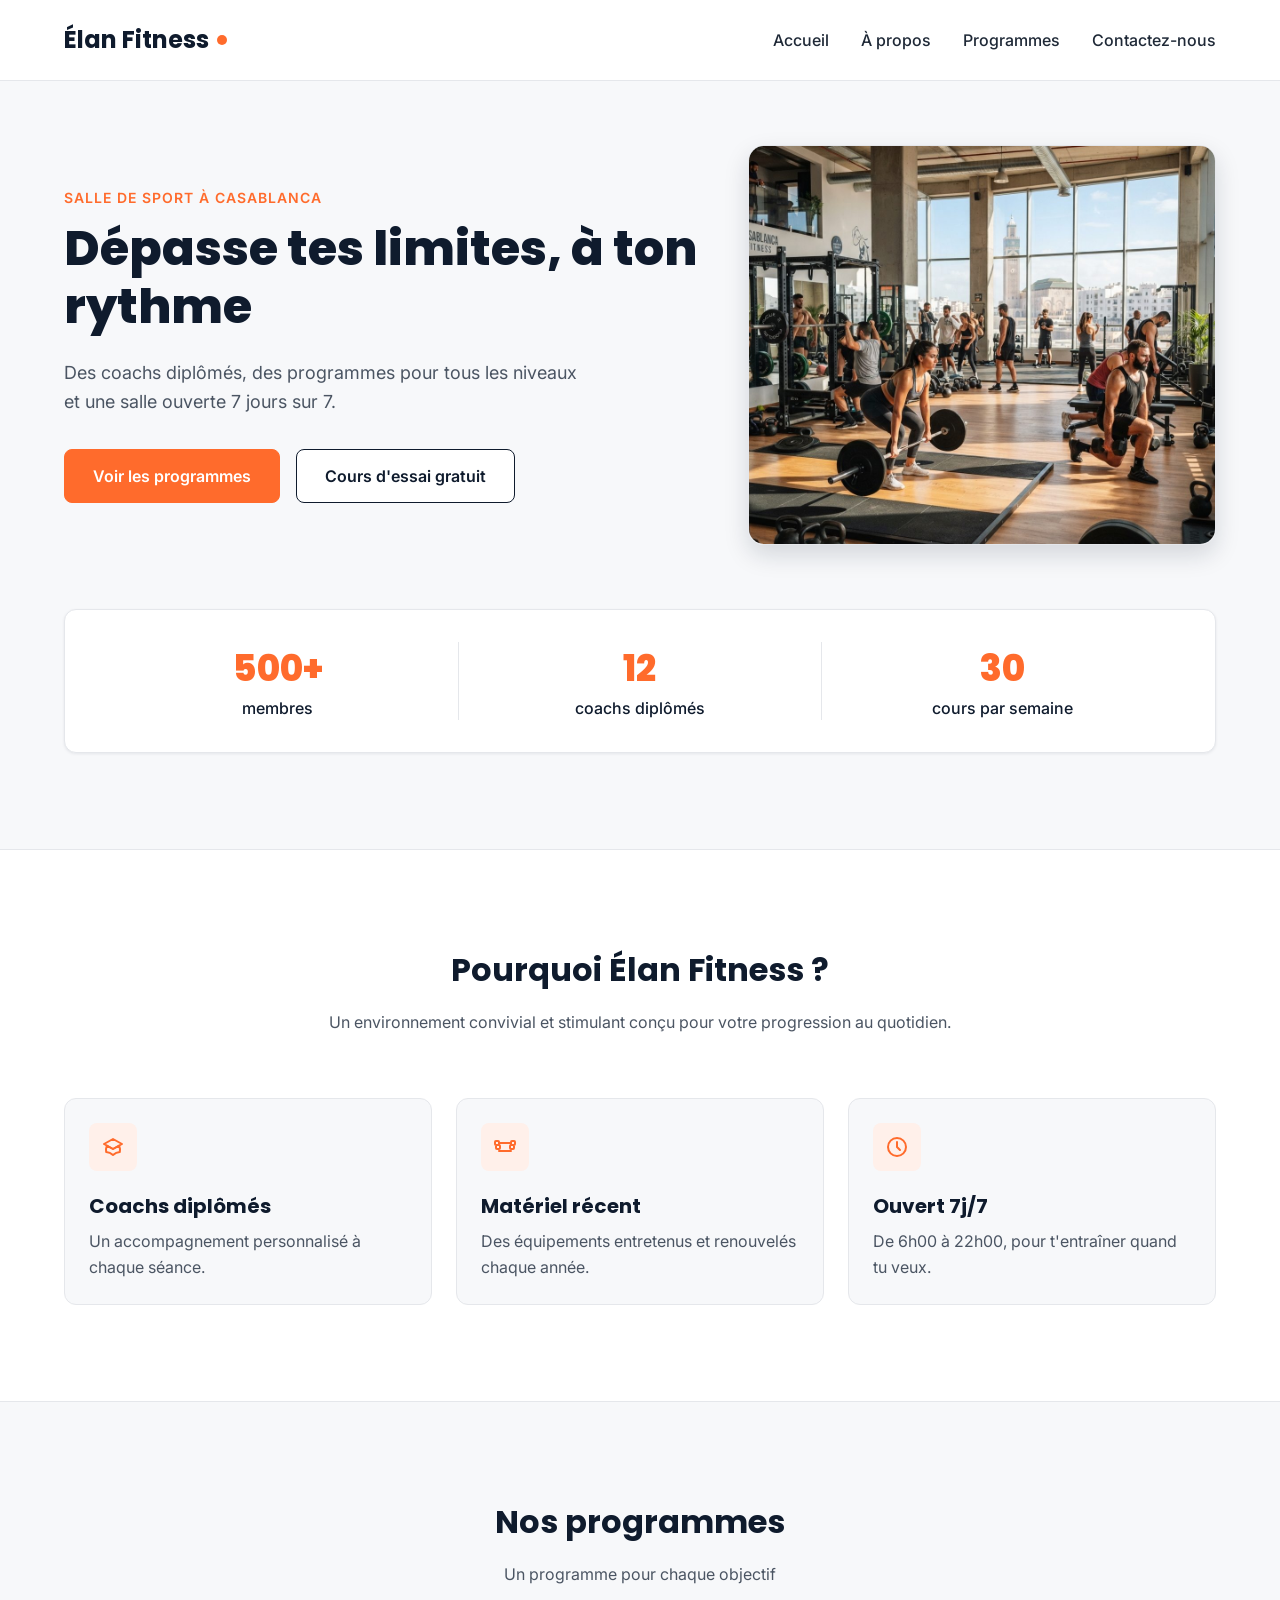
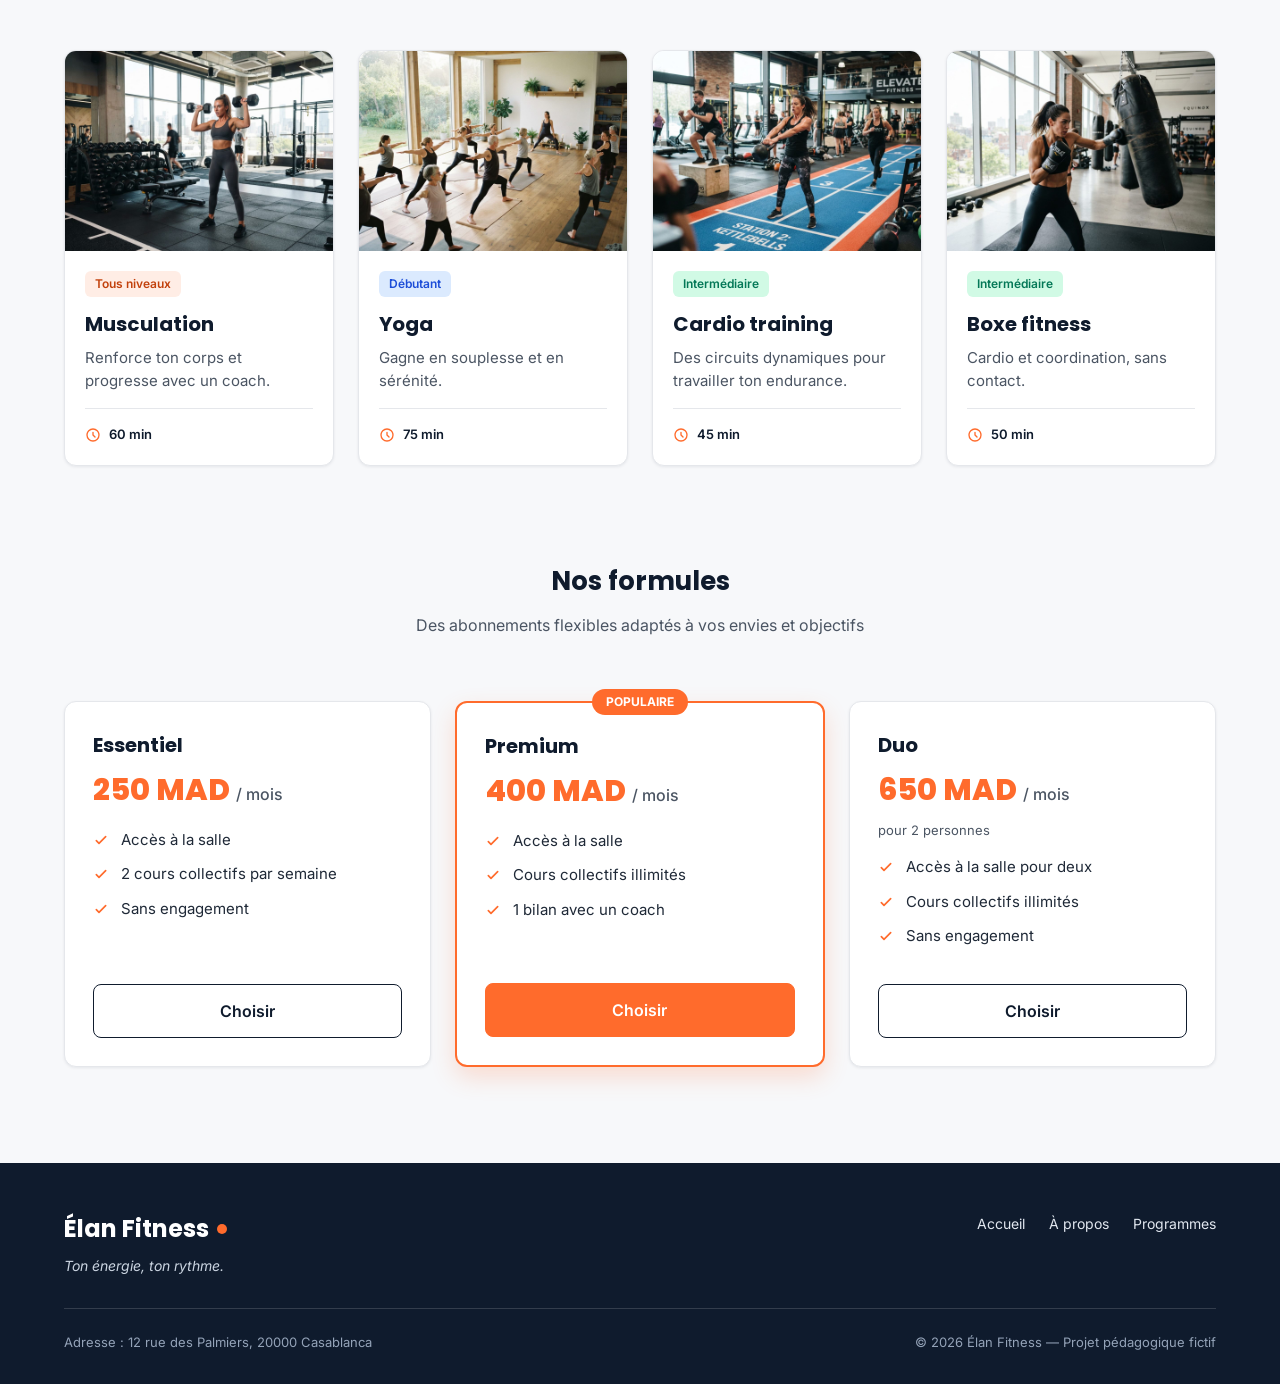
==== index.html @ eaaa5df1 "elan fitness project" ====
<!DOCTYPE html>
<html lang="fr">
<head>
  <meta charset="UTF-8">
  <meta name="viewport" content="width=device-width, initial-scale=1">
  <meta name="description" content="Élan Fitness, salle de sport à Casablanca : musculation, yoga, cardio et boxe fitness avec des coachs diplômés. Réservez votre cours d'essai gratuit.">
  <title>Élan Fitness | Salle de sport à Casablanca</title>

  <link rel="preconnect" href="https://fonts.googleapis.com">
  <link rel="preconnect" href="https://fonts.gstatic.com" crossorigin>
  <link href="https://fonts.googleapis.com/css2?family=Inter:wght@400;500;600&family=Poppins:wght@600;700;800&display=swap" rel="stylesheet">

  <link rel="stylesheet" href="style.css">
</head>

<body>

  <header class="en-tete">
    <div class="conteneur en-tete-contenu">
      <a href="#accueil" class="logo">Élan Fitness</a>

      <nav aria-label="Navigation principale">
        <ul class="menu">
<li><a href="index.html">Accueil</a></li>
<li><a href="a-propos.html">À propos</a></li>
<li><a href="programmes.html">Programmes</a></li>
<li><a href="contact.html">Contactez-nous</a></li>
        </ul>
      </nav>
    </div>
  </header>

  <main>

    <section id="accueil" class="hero">
      <div class="conteneur">

        <div class="hero-contenu">
          <div class="hero-texte">
            <p class="sur-titre">Salle de sport à Casablanca</p>
            <h1>Dépasse tes limites, à ton rythme</h1>
            <p class="hero-description">
              Des coachs diplômés, des programmes pour tous les niveaux et une salle ouverte 7 jours sur 7.
            </p>
            <div class="boutons">
              <a href="#programmes" class="bouton bouton-principal">Voir les programmes</a>
              <a href="#contact" class="bouton bouton-secondaire">Cours d'essai gratuit</a>
            </div>
          </div>

          <img class="hero-image" src="img/hero.jpg" alt="Des personnes s'entraînent dans une salle de sport lumineuse à Casablanca">
        </div>

        <div class="chiffres">
          <div class="chiffre">
            <p class="chiffre-nombre">500+</p>
            <p>membres</p>
          </div>
          <div class="chiffre">
            <p class="chiffre-nombre">12</p>
            <p>coachs diplômés</p>
          </div>
          <div class="chiffre">
            <p class="chiffre-nombre">30</p>
            <p>cours par semaine</p>
          </div>
        </div>

      
    </section>
</div>

    <section class="section section-blanche">
      <div class="conteneur">

        <div class="section-titre">
          <h2>Pourquoi Élan Fitness ?</h2>
          <p>Un environnement convivial et stimulant conçu pour votre progression au quotidien.</p>
        </div>

        <div class="cartes">
          <article class="carte carte-avantage">
            <div class="icone"><img src="img/icone-coach.svg" alt=""></div>
            <h3>Coachs diplômés</h3>
            <p>Un accompagnement personnalisé à chaque séance.</p>
          </article>

          <article class="carte carte-avantage">
            <div class="icone"><img src="img/icone-materiel.svg" alt=""></div>
            <h3>Matériel récent</h3>
            <p>Des équipements entretenus et renouvelés chaque année.</p>
          </article>

          <article class="carte carte-avantage">
            <div class="icone"><img src="img/icone-horloge.svg" alt=""></div>
            <h3>Ouvert 7j/7</h3>
            <p>De 6h00 à 22h00, pour t'entraîner quand tu veux.</p>
          </article>
        </div>

      </div>
    </section>


    <section id="programmes" class="section">
      <div class="conteneur">

        <div class="section-titre">
          <h2>Nos programmes</h2>
          <p>Un programme pour chaque objectif</p>
        </div>

        <div class="cartes">

          <article class="carte carte-programme">
            <img src="img/musculation.jpg" alt="Une sportive soulève des haltères dans l'espace musculation">
            <div class="programme-corps">
              <span class="etiquette etiquette-orange">Tous niveaux</span>
              <h3>Musculation</h3>
              <p>Renforce ton corps et progresse avec un coach.</p>
              <p class="duree"><img src="img/icone-duree.svg" alt="">60 min</p>
            </div>
          </article>

          <article class="carte carte-programme">
            <img src="img/yoga.jpg" alt="Un groupe pratique le yoga sur des tapis dans une salle lumineuse">
            <div class="programme-corps">
              <span class="etiquette etiquette-bleue">Débutant</span>
              <h3>Yoga</h3>
              <p>Gagne en souplesse et en sérénité.</p>
              <p class="duree"><img src="img/icone-duree.svg" alt="">75 min</p>
            </div>
          </article>

          <article class="carte carte-programme">
            <img src="img/cardio.jpg" alt="Des sportifs suivent un circuit de cardio training avec des kettlebells">
            <div class="programme-corps">
              <span class="etiquette etiquette-verte">Intermédiaire</span>
              <h3>Cardio training</h3>
              <p>Des circuits dynamiques pour travailler ton endurance.</p>
              <p class="duree"><img src="img/icone-duree.svg" alt="">45 min</p>
            </div>
          </article>

          <article class="carte carte-programme">
            <img src="img/boxe.jpg" alt="Une sportive frappe un sac de frappe pendant un cours de boxe fitness">
            <div class="programme-corps">
              <span class="etiquette etiquette-verte">Intermédiaire</span>
              <h3>Boxe fitness</h3>
              <p>Cardio et coordination, sans contact.</p>
              <p class="duree"><img src="img/icone-duree.svg" alt="">50 min</p>
            </div>
          </article>

        </div>

        <div class="formules">

          <div class="section-titre">
            <h3>Nos formules</h3>
            <p>Des abonnements flexibles adaptés à vos envies et objectifs</p>
          </div>

          <div class="cartes">

            <article class="carte formule">
              <h4>Essentiel</h4>
              <p class="prix">250 MAD <span>/ mois</span></p>
              <ul class="formule-liste">
                <li>Accès à la salle</li>
                <li>2 cours collectifs par semaine</li>
                <li>Sans engagement</li>
              </ul>
              <a href="#contact" class="bouton bouton-secondaire">Choisir</a>
            </article>

            <article class="carte formule formule-populaire">
              <p class="badge-populaire">Populaire</p>
              <h4>Premium</h4>
              <p class="prix">400 MAD <span>/ mois</span></p>
              <ul class="formule-liste">
                <li>Accès à la salle</li>
                <li>Cours collectifs illimités</li>
                <li>1 bilan avec un coach</li>
              </ul>
              <a href="#contact" class="bouton bouton-principal">Choisir</a>
            </article>

            <article class="carte formule">
              <h4>Duo</h4>
              <p class="prix">650 MAD <span>/ mois</span></p>
              <p class="prix-note">pour 2 personnes</p>
              <ul class="formule-liste">
                <li>Accès à la salle pour deux</li>
                <li>Cours collectifs illimités</li>
                <li>Sans engagement</li>
              </ul>
              <a href="#contact" class="bouton bouton-secondaire">Choisir</a>
            </article>

          </div>
        </div>

      </div>
    </section>

  </main>

  <footer class="pied-de-page">
    <div class="conteneur">

      <div class="pied-haut">
        <div>
          <p class="logo logo-clair">Élan Fitness</p>
          <p class="slogan">Ton énergie, ton rythme.</p>
        </div>

        <nav aria-label="Navigation du pied de page">
          <ul class="menu menu-pied">
            <li><a href="#accueil">Accueil</a></li>
            <li><a href="#a-propos">À propos</a></li>
            <li><a href="#programmes">Programmes</a></li>
          </ul>
        </nav>
      </div>

      <div class="pied-bas">
        <p>Adresse : 12 rue des Palmiers, 20000 Casablanca</p>
        <p>&copy; 2026 Élan Fitness — Projet pédagogique fictif</p>
      </div>

    </div>
  </footer>

</body>
</html>
---- style.css ----
* {
  box-sizing: border-box;
  margin: 0;
  padding: 0;
}

html {
  scroll-behavior: smooth;
}

body {
  font-family: 'Inter', Arial, sans-serif;
  font-size: 16px;
  line-height: 1.5;
  color: #1F2937;
  background-color: #F7F8FA;
}

h1,
h2,
h3,
h4 {
  font-family: 'Poppins', Arial, sans-serif;
  color: #0F1B2D;
}

a {
  color: inherit;
  text-decoration: none;
}

ul {
  list-style: none;
}

img {
  display: block;
  max-width: 100%;
}

a:focus-visible,
button:focus-visible {
  outline: 3px solid #FF6B2C;
  outline-offset: 2px;
}

.conteneur {
  width: 100%;
  max-width: 1200px;
  margin: 0 auto;
  padding: 0 24px;
}

.section {
  padding: 96px 0;
}

.section-blanche {
  background-color: #FFFFFF;
  border-top: 1px solid #E5E7EB;
  border-bottom: 1px solid #E5E7EB;
}

.section-titre {
  max-width: 640px;
  margin: 0 auto 64px;
  text-align: center;
}

.section-titre h2 {
  font-size: 32px;
  margin-bottom: 16px;
}

.section-titre h3 {
  font-size: 26px;
  margin-bottom: 12px;
}

.section-titre p {
  color: #4B5563;
}

.sur-titre {
  font-size: 14px;
  font-weight: 600;
  color: #FF6B2C;
  text-transform: uppercase;
  letter-spacing: 1px;
  margin-bottom: 12px;
}

.bouton {
  display: inline-block;
  padding: 14px 28px;
  border-radius: 8px;
  font-size: 16px;
  font-weight: 600;
  text-align: center;
  cursor: pointer;
}

.bouton-principal {
  background-color: #FF6B2C;
  border: 1px solid #FF6B2C;
  color: #FFFFFF;
}

.bouton-principal:hover {
  background-color: #F05817;
}

.bouton-secondaire {
  background-color: #FFFFFF;
  border: 1px solid #0F1B2D;
  color: #0F1B2D;
}

.bouton-secondaire:hover {
  background-color: #F3F4F6;
}

.cartes {
  display: flex;
  gap: 24px;
}

.carte {
  flex: 1;
  background-color: #FFFFFF;
  border: 1px solid #E5E7EB;
  border-radius: 12px;
  box-shadow: 0 1px 3px rgba(15, 27, 45, 0.08);
}

.icone {
  width: 48px;
  height: 48px;
  background-color: #FFF0EA;
  border-radius: 8px;
  display: flex;
  align-items: center;
  justify-content: center;
}

.icone img {
  width: 24px;
  height: 24px;
}

.icone-petite {
  width: 32px;
  height: 32px;
  border-radius: 50%;
}

.icone-petite img {
  width: 16px;
  height: 16px;
}

.en-tete {
  position: sticky;
  top: 0;
  z-index: 10;
  background-color: #FFFFFF;
  border-bottom: 1px solid #E5E7EB;
}

.en-tete-contenu {
  height: 80px;
  display: flex;
  align-items: center;
  justify-content: space-between;
}

.logo {
  display: flex;
  align-items: center;
  font-family: 'Poppins', Arial, sans-serif;
  font-size: 24px;
  font-weight: 700;
  color: #0F1B2D;
}

.logo::after {
  content: "";
  width: 10px;
  height: 10px;
  margin-left: 8px;
  background-color: #FF6B2C;
  border-radius: 50%;
}

.menu {
  display: flex;
  gap: 32px;
}

.menu a {
  font-weight: 500;
  padding-bottom: 4px;
  border-bottom: 2px solid transparent;
}

.menu a:hover {
  color: #FF6B2C;
}

.menu .lien-actif {
  color: #FF6B2C;
  font-weight: 600;
  border-bottom-color: #FF6B2C;
}

.hero {
  padding: 64px 0 96px;
}

.hero-contenu {
  display: flex;
  align-items: center;
  gap: 32px;
}

.hero-texte {
  flex: 7;
}

.hero-texte h1 {
  font-size: 48px;
  font-weight: 800;
  line-height: 1.2;
  margin-bottom: 24px;
}

.hero-description {
  max-width: 520px;
  font-size: 18px;
  line-height: 1.6;
  color: #4B5563;
  margin-bottom: 32px;
}

.boutons {
  display: flex;
  flex-wrap: wrap;
  gap: 16px;
}

.hero-image {
  flex: 5;
  min-width: 0;
  height: 400px;
  object-fit: cover;
  border-radius: 16px;
  border: 1px solid #E5E7EB;
  box-shadow: 0 10px 25px rgba(15, 27, 45, 0.15);
}

.chiffres {
  display: flex;
  margin-top: 64px;
  padding: 32px;
  background-color: #FFFFFF;
  border: 1px solid #E5E7EB;
  border-radius: 12px;
  box-shadow: 0 1px 3px rgba(15, 27, 45, 0.08);
}

.chiffre {
  flex: 1;
  text-align: center;
  font-weight: 500;
  color: #0F1B2D;
}

.chiffre+.chiffre {
  border-left: 1px solid #E5E7EB;
}

.chiffre-nombre {
  font-family: 'Poppins', Arial, sans-serif;
  font-size: 36px;
  font-weight: 800;
  color: #FF6B2C;
}

.carte-avantage {
  padding: 24px;
  background-color: #F7F8FA;
  box-shadow: none;
}

.carte-avantage .icone {
  margin-bottom: 20px;
}

.carte-avantage h3 {
  font-size: 20px;
  margin-bottom: 8px;
}

.carte-avantage p {
  color: #4B5563;
  line-height: 1.6;
}

.apropos-contenu {
  display: flex;
  align-items: center;
  gap: 64px;
}

.apropos-texte {
  flex: 7;
}

.apropos-texte h2 {
  font-size: 36px;
  line-height: 1.2;
  margin-bottom: 20px;
}

.apropos-texte p {
  color: #4B5563;
  line-height: 1.7;
  margin-bottom: 16px;
}

.valeurs {
  display: flex;
  gap: 16px;
  margin-top: 32px;
}

.valeur {
  flex: 1;
  display: flex;
  align-items: center;
  gap: 12px;
  padding: 12px 16px;
  background-color: #FFFFFF;
  border: 1px solid #E5E7EB;
  border-radius: 12px;
  font-family: 'Poppins', Arial, sans-serif;
  font-size: 14px;
  font-weight: 600;
  color: #0F1B2D;
}

.apropos-image {
  flex: 5;
  min-width: 0;
  height: 360px;
  object-fit: cover;
  border-radius: 16px;
  box-shadow: 0 10px 25px rgba(15, 27, 45, 0.15);
}

.carte-programme {
  display: flex;
  flex-direction: column;
  overflow: hidden;
}

.carte-programme>img {
  width: 100%;
  height: 200px;
  object-fit: cover;
}

.programme-corps {
  flex: 1;
  display: flex;
  flex-direction: column;
  padding: 20px;
}

.programme-corps h3 {
  font-size: 20px;
  margin-bottom: 8px;
}

.programme-corps p {
  font-size: 15px;
  color: #4B5563;
}

.etiquette {
  align-self: flex-start;
  padding: 4px 10px;
  margin-bottom: 12px;
  border-radius: 6px;
  font-size: 12px;
  font-weight: 600;
}

.etiquette-orange {
  background-color: #FFEDE5;
  color: #C2410C;
}

.etiquette-bleue {
  background-color: #DBEAFE;
  color: #1D4ED8;
}

.etiquette-verte {
  background-color: #D1FAE5;
  color: #047857;
}

.programme-corps .duree {
  display: flex;
  align-items: center;
  gap: 8px;
  margin-top: auto;
  padding-top: 16px;
  border-top: 1px solid #E5E7EB;
  font-size: 13px;
  font-weight: 600;
  color: #0F1B2D;
}

.programme-corps h3+p {
  margin-bottom: 16px;
}

.duree img {
  width: 16px;
  height: 16px;
}

.formules {
  margin-top: 96px;
}

.formule {
  position: relative;
  display: flex;
  flex-direction: column;
  padding: 28px;
}

.formule h4 {
  font-size: 20px;
}

.prix {
  margin: 8px 0 16px;
  font-family: 'Poppins', Arial, sans-serif;
  font-size: 30px;
  font-weight: 800;
  color: #FF6B2C;
}

.prix span {
  font-family: 'Inter', Arial, sans-serif;
  font-size: 16px;
  font-weight: 500;
  color: #4B5563;
}

.prix-note {
  margin: -8px 0 16px;
  font-size: 13px;
  color: #4B5563;
}

.formule-liste {
  flex: 1;
  margin-bottom: 24px;
}

.formule-liste li {
  padding-left: 28px;
  margin-bottom: 12px;
  font-size: 15px;
  background-image: url('img/icone-check.svg');
  background-repeat: no-repeat;
  background-position: left center;
  background-size: 16px;
}

.formule .bouton {
  display: block;
}

.formule-populaire {
  border: 2px solid #FF6B2C;
  box-shadow: 0 10px 25px rgba(255, 107, 44, 0.2);
}

.badge-populaire {
  position: absolute;
  top: -14px;
  left: 50%;
  transform: translateX(-50%);
  padding: 4px 14px;
  background-color: #FF6B2C;
  border-radius: 999px;
  font-size: 12px;
  font-weight: 700;
  text-transform: uppercase;
  color: #FFFFFF;
}

.pied-de-page {
  padding: 48px 0 32px;
  background-color: #0F1B2D;
  color: #FFFFFF;
}

.pied-haut {
  display: flex;
  justify-content: space-between;
  align-items: flex-start;
  padding-bottom: 32px;
  border-bottom: 1px solid rgba(255, 255, 255, 0.15);
}

.logo-clair {
  color: #FFFFFF;
}

.slogan {
  margin-top: 8px;
  font-size: 14px;
  font-style: italic;
  color: #CBD5E1;
}

.menu-pied {
  gap: 24px;
}

.menu-pied a {
  font-size: 14px;
  font-weight: 400;
  color: #E2E8F0;
}

.pied-bas {
  display: flex;
  justify-content: space-between;
  margin-top: 24px;
  font-size: 13px;
  color: #94A3B8;
}

.page {
  width: 210mm;
  min-height: 297mm;
  margin: 20px auto;
  padding: 25mm;
  box-sizing: border-box;
  background: white;
}
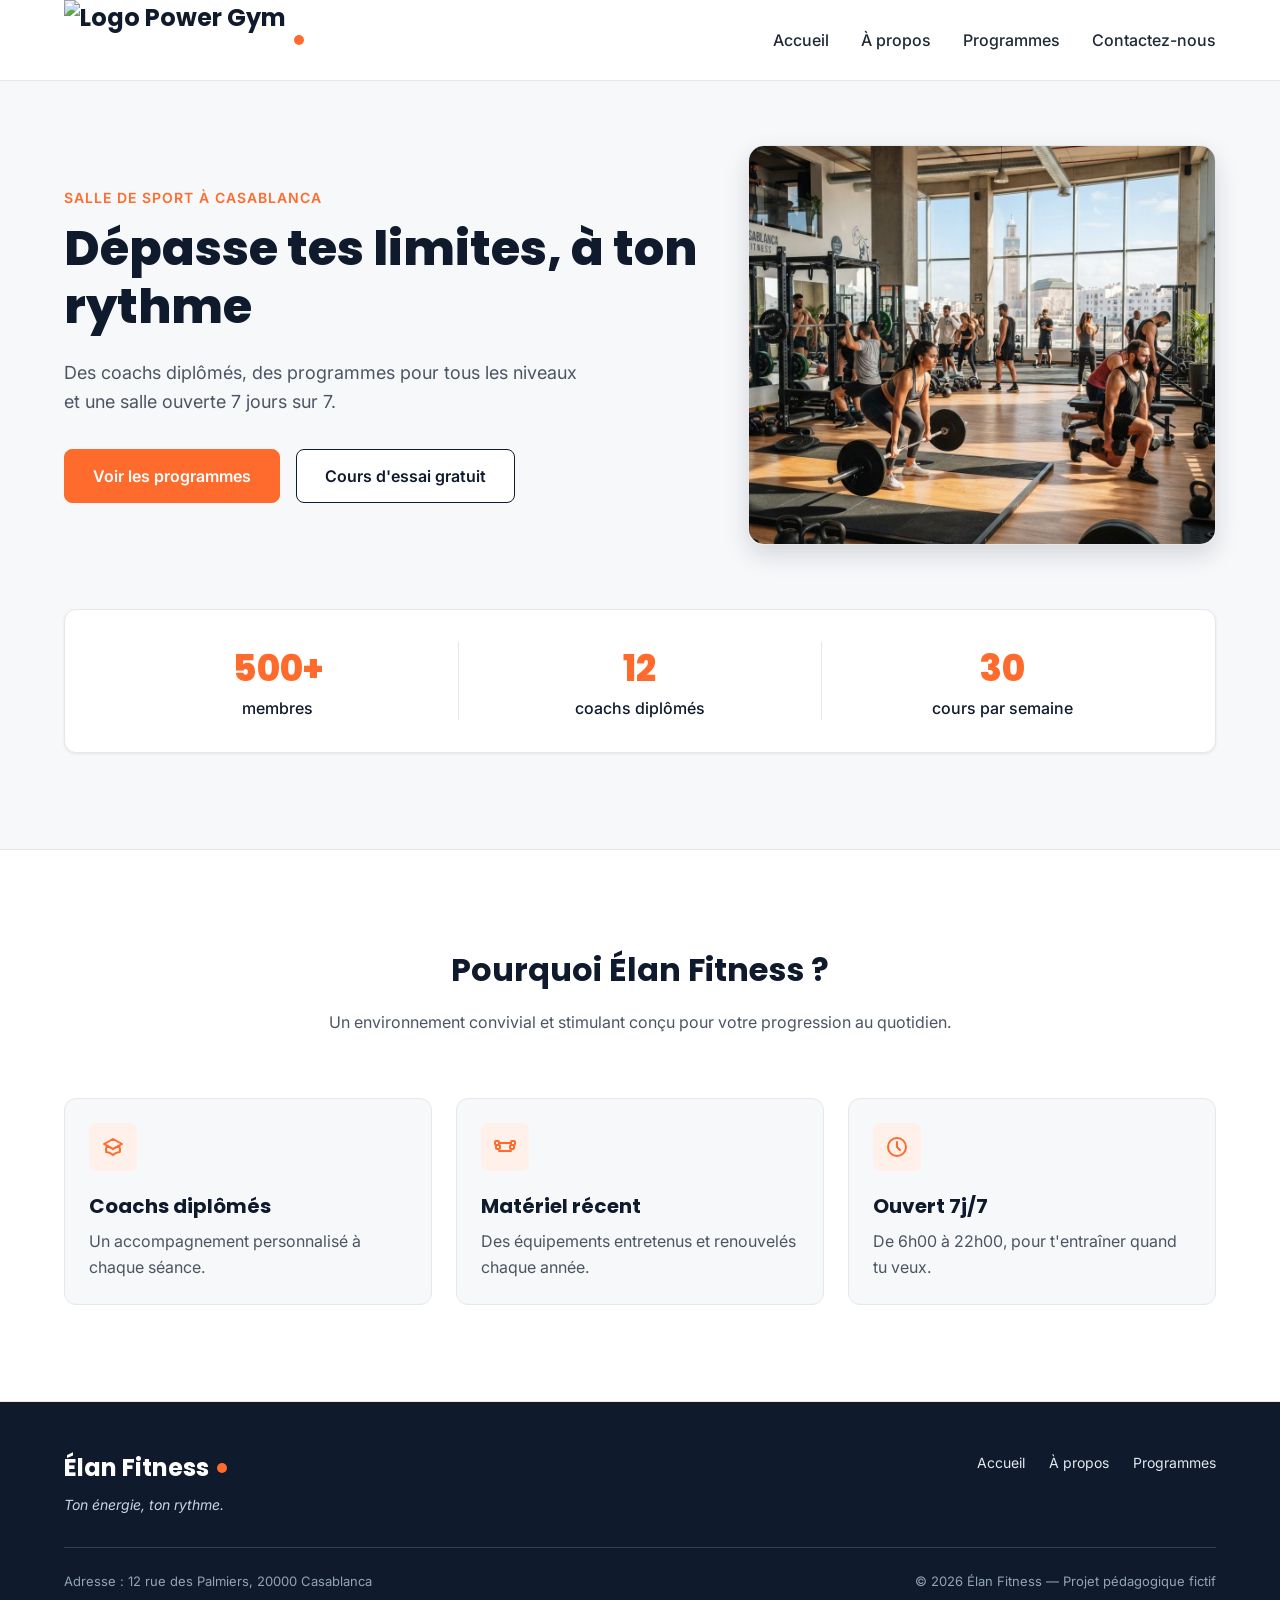
==== commit ecaa3df6: "a propos done" ====
--- a/index.html
+++ b/index.html
@@ -17,7 +17,9 @@
 
   <header class="en-tete">
     <div class="conteneur en-tete-contenu">
-      <a href="#accueil" class="logo">Élan Fitness</a>
+      <a href="index.html" class="logo">
+  <img src="img/logo.png" alt="Logo Power Gym" height="80">
+</a>
 
       <nav aria-label="Navigation principale">
         <ul class="menu">
@@ -30,7 +32,7 @@
     </div>
   </header>
 
-  <main>
+ <main>
 
     <section id="accueil" class="hero">
       <div class="conteneur">
@@ -43,8 +45,8 @@
               Des coachs diplômés, des programmes pour tous les niveaux et une salle ouverte 7 jours sur 7.
             </p>
             <div class="boutons">
-              <a href="#programmes" class="bouton bouton-principal">Voir les programmes</a>
-              <a href="#contact" class="bouton bouton-secondaire">Cours d'essai gratuit</a>
+              <a href="programmes.html" class="bouton bouton-principal">Voir les programmes</a>
+              <a href="contact.html" class="bouton bouton-secondaire">Cours d'essai gratuit</a>
             </div>
           </div>
 
@@ -66,9 +68,8 @@
           </div>
         </div>
 
-      
+      </div>
     </section>
-</div>
 
     <section class="section section-blanche">
       <div class="conteneur">
@@ -102,109 +103,7 @@
     </section>
 
 
-    <section id="programmes" class="section">
-      <div class="conteneur">
-
-        <div class="section-titre">
-          <h2>Nos programmes</h2>
-          <p>Un programme pour chaque objectif</p>
-        </div>
-
-        <div class="cartes">
-
-          <article class="carte carte-programme">
-            <img src="img/musculation.jpg" alt="Une sportive soulève des haltères dans l'espace musculation">
-            <div class="programme-corps">
-              <span class="etiquette etiquette-orange">Tous niveaux</span>
-              <h3>Musculation</h3>
-              <p>Renforce ton corps et progresse avec un coach.</p>
-              <p class="duree"><img src="img/icone-duree.svg" alt="">60 min</p>
-            </div>
-          </article>
-
-          <article class="carte carte-programme">
-            <img src="img/yoga.jpg" alt="Un groupe pratique le yoga sur des tapis dans une salle lumineuse">
-            <div class="programme-corps">
-              <span class="etiquette etiquette-bleue">Débutant</span>
-              <h3>Yoga</h3>
-              <p>Gagne en souplesse et en sérénité.</p>
-              <p class="duree"><img src="img/icone-duree.svg" alt="">75 min</p>
-            </div>
-          </article>
-
-          <article class="carte carte-programme">
-            <img src="img/cardio.jpg" alt="Des sportifs suivent un circuit de cardio training avec des kettlebells">
-            <div class="programme-corps">
-              <span class="etiquette etiquette-verte">Intermédiaire</span>
-              <h3>Cardio training</h3>
-              <p>Des circuits dynamiques pour travailler ton endurance.</p>
-              <p class="duree"><img src="img/icone-duree.svg" alt="">45 min</p>
-            </div>
-          </article>
-
-          <article class="carte carte-programme">
-            <img src="img/boxe.jpg" alt="Une sportive frappe un sac de frappe pendant un cours de boxe fitness">
-            <div class="programme-corps">
-              <span class="etiquette etiquette-verte">Intermédiaire</span>
-              <h3>Boxe fitness</h3>
-              <p>Cardio et coordination, sans contact.</p>
-              <p class="duree"><img src="img/icone-duree.svg" alt="">50 min</p>
-            </div>
-          </article>
-
-        </div>
-
-        <div class="formules">
-
-          <div class="section-titre">
-            <h3>Nos formules</h3>
-            <p>Des abonnements flexibles adaptés à vos envies et objectifs</p>
-          </div>
-
-          <div class="cartes">
-
-            <article class="carte formule">
-              <h4>Essentiel</h4>
-              <p class="prix">250 MAD <span>/ mois</span></p>
-              <ul class="formule-liste">
-                <li>Accès à la salle</li>
-                <li>2 cours collectifs par semaine</li>
-                <li>Sans engagement</li>
-              </ul>
-              <a href="#contact" class="bouton bouton-secondaire">Choisir</a>
-            </article>
-
-            <article class="carte formule formule-populaire">
-              <p class="badge-populaire">Populaire</p>
-              <h4>Premium</h4>
-              <p class="prix">400 MAD <span>/ mois</span></p>
-              <ul class="formule-liste">
-                <li>Accès à la salle</li>
-                <li>Cours collectifs illimités</li>
-                <li>1 bilan avec un coach</li>
-              </ul>
-              <a href="#contact" class="bouton bouton-principal">Choisir</a>
-            </article>
-
-            <article class="carte formule">
-              <h4>Duo</h4>
-              <p class="prix">650 MAD <span>/ mois</span></p>
-              <p class="prix-note">pour 2 personnes</p>
-              <ul class="formule-liste">
-                <li>Accès à la salle pour deux</li>
-                <li>Cours collectifs illimités</li>
-                <li>Sans engagement</li>
-              </ul>
-              <a href="#contact" class="bouton bouton-secondaire">Choisir</a>
-            </article>
-
-          </div>
-        </div>
-
-      </div>
-    </section>
-
-  </main>
+  
 
   <footer class="pied-de-page">
     <div class="conteneur">
@@ -217,9 +116,10 @@
 
         <nav aria-label="Navigation du pied de page">
           <ul class="menu menu-pied">
-            <li><a href="#accueil">Accueil</a></li>
-            <li><a href="#a-propos">À propos</a></li>
-            <li><a href="#programmes">Programmes</a></li>
+<li><a href="index.html">Accueil</a></li>
+<li><a href="a-propos.html">À propos</a></li>
+<li><a href="programmes.html">Programmes</a></li>
+
           </ul>
         </nav>
       </div>
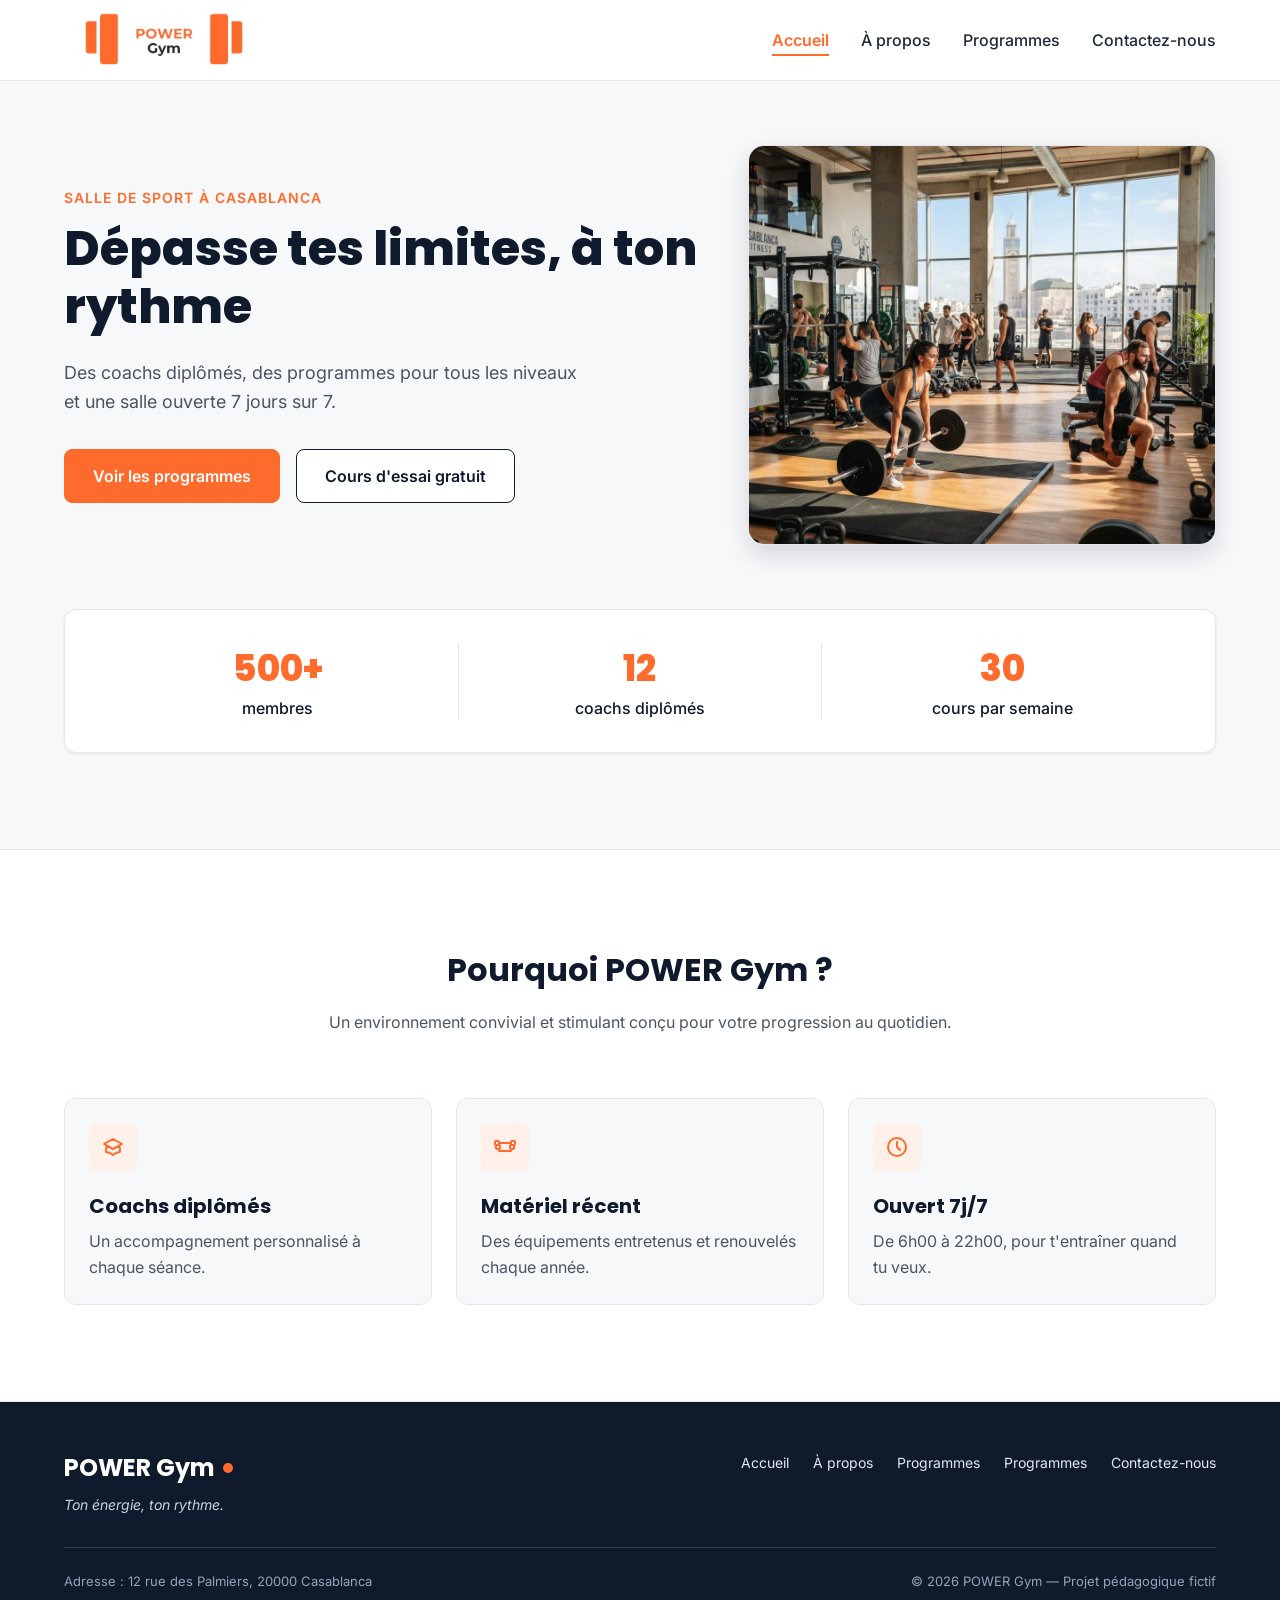
==== commit 1097db09: "modification de contenu des pages ,ajout de favicon ,modification le nom de la salle ,hebergement" ====
--- a/index.html
+++ b/index.html
@@ -1,38 +1,43 @@
 <!DOCTYPE html>
 <html lang="fr">
+
 <head>
   <meta charset="UTF-8">
   <meta name="viewport" content="width=device-width, initial-scale=1">
-  <meta name="description" content="Élan Fitness, salle de sport à Casablanca : musculation, yoga, cardio et boxe fitness avec des coachs diplômés. Réservez votre cours d'essai gratuit.">
-  <title>Élan Fitness | Salle de sport à Casablanca</title>
+  <meta name="description"
+    content="POWER Gym , salle de sport à Casablanca : musculation, yoga, cardio et boxe fitness avec des coachs diplômés. Réservez votre cours d'essai gratuit.">
+  <title>Power Gym | Salle de sport à Casablanca</title>
+
 
   <link rel="preconnect" href="https://fonts.googleapis.com">
   <link rel="preconnect" href="https://fonts.gstatic.com" crossorigin>
-  <link href="https://fonts.googleapis.com/css2?family=Inter:wght@400;500;600&family=Poppins:wght@600;700;800&display=swap" rel="stylesheet">
+  <link
+    href="https://fonts.googleapis.com/css2?family=Inter:wght@400;500;600&family=Poppins:wght@600;700;800&display=swap"
+    rel="stylesheet">
 
   <link rel="stylesheet" href="style.css">
+
+  <link rel="shortcut icon" href="img/Logo.png" type="image/x-icon ">
 </head>
 
 <body>
 
   <header class="en-tete">
     <div class="conteneur en-tete-contenu">
-      <a href="index.html" class="logo">
-  <img src="img/logo.png" alt="Logo Power Gym" height="80">
-</a>
+      <img src="img/logo.png" alt="Logo Power Gym" height="200">
 
       <nav aria-label="Navigation principale">
         <ul class="menu">
-<li><a href="index.html">Accueil</a></li>
-<li><a href="a-propos.html">À propos</a></li>
-<li><a href="programmes.html">Programmes</a></li>
-<li><a href="contact.html">Contactez-nous</a></li>
+          <li><a href="index.html" class="lien-actif">Accueil</a></li>
+          <li><a href="a-propos.html">À propos</a></li>
+          <li><a href="programmes.html">Programmes</a></li>
+          <li><a href="contact.html">Contactez-nous</a></li>
         </ul>
       </nav>
     </div>
   </header>
 
- <main>
+  <main>
 
     <section id="accueil" class="hero">
       <div class="conteneur">
@@ -50,7 +55,8 @@
             </div>
           </div>
 
-          <img class="hero-image" src="img/hero.jpg" alt="Des personnes s'entraînent dans une salle de sport lumineuse à Casablanca">
+          <img class="hero-image" src="img/hero.jpg"
+            alt="Des personnes s'entraînent dans une salle de sport lumineuse à Casablanca">
         </div>
 
         <div class="chiffres">
@@ -75,7 +81,7 @@
       <div class="conteneur">
 
         <div class="section-titre">
-          <h2>Pourquoi Élan Fitness ?</h2>
+          <h2>Pourquoi POWER Gym ?</h2>
           <p>Un environnement convivial et stimulant conçu pour votre progression au quotidien.</p>
         </div>
 
@@ -103,34 +109,37 @@
     </section>
 
 
-  
 
-  <footer class="pied-de-page">
-    <div class="conteneur">
 
-      <div class="pied-haut">
-        <div>
-          <p class="logo logo-clair">Élan Fitness</p>
-          <p class="slogan">Ton énergie, ton rythme.</p>
+    <footer class="pied-de-page">
+      <div class="conteneur">
+
+        <div class="pied-haut">
+          <div>
+            <p class="logo logo-clair">POWER Gym </p>
+            <p class="slogan">Ton énergie, ton rythme.</p>
+          </div>
+
+          <nav aria-label="Navigation du pied de page">
+            <ul class="menu menu-pied">
+              <li><a href="index.html">Accueil</a></li>
+              <li><a href="a-propos.html">À propos</a></li>
+              <li><a href="programmes.html">Programmes</a></li>
+              <li><a href="programmes.html">Programmes</a></li>
+              <li><a href="contact.html">Contactez-nous</a></li>
+
+            </ul>
+          </nav>
         </div>
 
-        <nav aria-label="Navigation du pied de page">
-          <ul class="menu menu-pied">
-<li><a href="index.html">Accueil</a></li>
-<li><a href="a-propos.html">À propos</a></li>
-<li><a href="programmes.html">Programmes</a></li>
+        <div class="pied-bas">
+          <p>Adresse : 12 rue des Palmiers, 20000 Casablanca</p>
+          <p>&copy; 2026 POWER Gym  — Projet pédagogique fictif</p>
+        </div>
 
-          </ul>
-        </nav>
       </div>
-
-      <div class="pied-bas">
-        <p>Adresse : 12 rue des Palmiers, 20000 Casablanca</p>
-        <p>&copy; 2026 Élan Fitness — Projet pédagogique fictif</p>
-      </div>
-
-    </div>
-  </footer>
+    </footer>
 
 </body>
-</html>
+
+</html>
